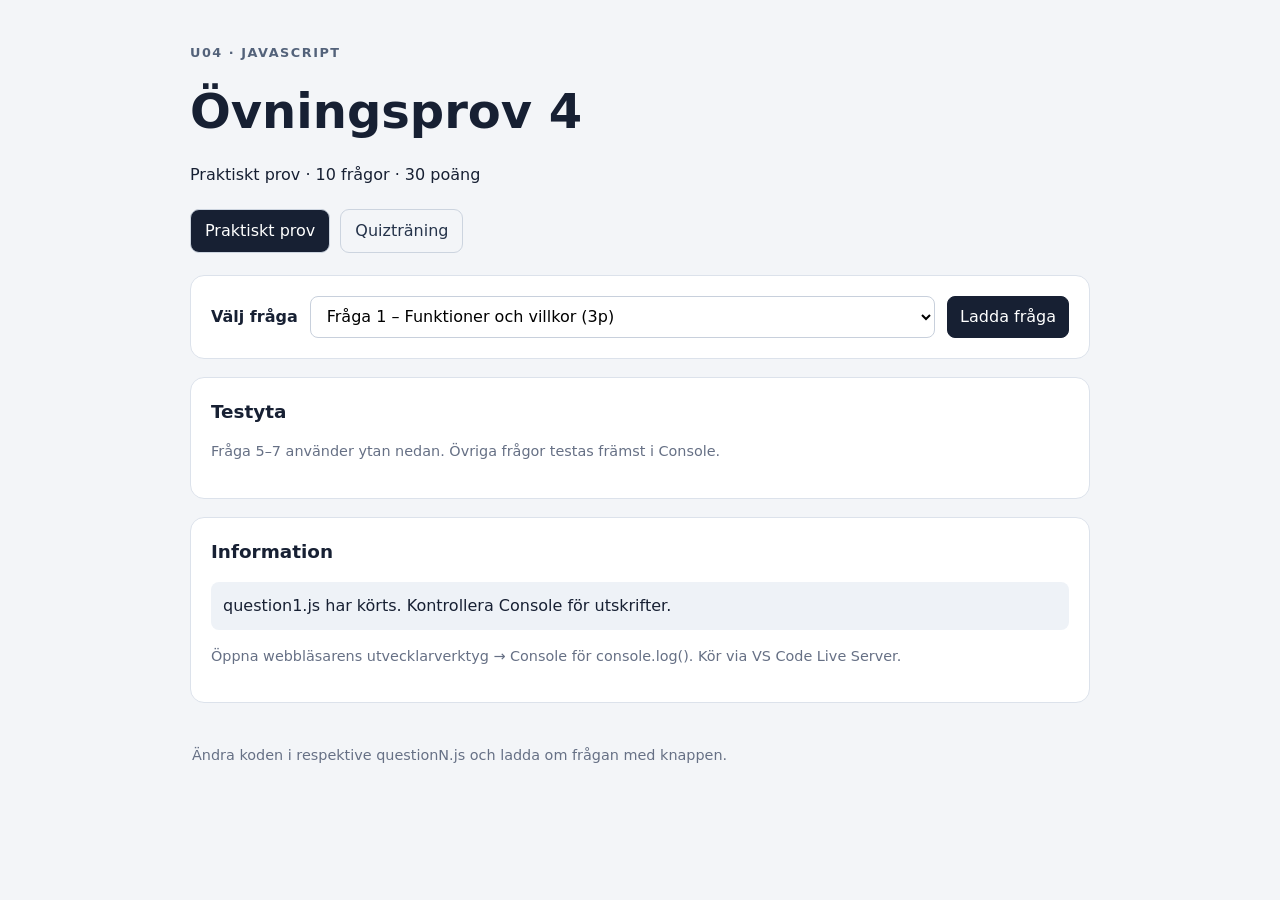
==== index.html @ 71e70457 "Add initial implementation of Övningsprov 4 including HTML structure, JavaScript functionality, and " ====
<!doctype html>
<html lang="sv">
  <head>
    <meta charset="utf-8" />
    <meta name="viewport" content="width=device-width,initial-scale=1" />
    <title>Övningsprov 4 – Praktiskt prov</title>
    <link rel="stylesheet" href="style.css" />
  </head>
  <body>
    <main>
      <header>
        <p class="eyebrow">U04 · JavaScript</p>
        <h1>Övningsprov 4</h1>
        <p>Praktiskt prov · 10 frågor · 30 poäng</p>
      </header>
      <nav>
        <a class="active" href="index.html">Praktiskt prov</a
        ><a href="quiz.html">Quizträning</a>
      </nav>
      <section class="panel selector">
        <label for="questionSelect">Välj fråga</label>
        <select id="questionSelect">
          <option value="1">Fråga 1 – Funktioner och villkor (3p)</option>
          <!-- <option value="2">Fråga 2 – map, filter och find (3p)</option> -->
          <!-- <option value="3">Fråga 3 – reduce (3p)</option> -->
          <!-- <option value="4">Fråga 4 – Spread, rest och immutability (3p)</option> -->
          <!-- <option value="5">Fråga 5 – DOM och rendering (3p)</option> -->
          <!-- <option value="6">Fråga 6 – DOM och event listeners (3p)</option> -->
          <!-- <option value="7">Fråga 7 – Fetch och async/await (4p)</option> -->
          <!-- <option value="8">Fråga 8 – Promise och async/await (2p)</option> -->
          <!-- <option value="9">Fråga 9 – Klasser och getters (3p)</option> -->
          <!-- <option value="10">Fråga 10 – ES-moduler (3p)</option> -->
        </select>
        <button id="loadButton" type="button">Ladda fråga</button>
      </section>
      <section class="panel">
        <h2>Testyta</h2>
        <p class="hint">
          Fråga 5–7 använder ytan nedan. Övriga frågor testas främst i Console.
        </p>
        <div id="status" role="status"></div>
        <ul id="products"></ul>
        <div id="actions"></div>
        <p id="actionResult"></p>
        <div id="posts"></div>
      </section>
      <section class="panel">
        <h2>Information</h2>
        <p id="output" aria-live="polite">
          Välj en fråga och klicka på ”Ladda fråga”.
        </p>
        <p class="hint">
          Öppna webbläsarens utvecklarverktyg → Console för console.log(). Kör
          via VS Code Live Server.
        </p>
      </section>
      <footer>
        <p>
          Ändra koden i respektive questionN.js och ladda om frågan med knappen.
        </p>
      </footer>
    </main>
    <script type="module" src="app.js"></script>
  </body>
</html>
---- style.css ----
*{box-sizing:border-box}body{margin:0;padding:30px 18px;background:#f3f5f8;color:#172033;font:16px/1.5 system-ui,sans-serif}main{width:min(900px,100%);margin:auto}header{margin-bottom:22px}.eyebrow{color:#53627a;font-size:.8rem;font-weight:700;letter-spacing:.12em;text-transform:uppercase}h1{margin:0;font-size:clamp(2rem,6vw,3rem)}h2{margin-top:0;font-size:1.15rem}nav{display:flex;gap:10px;margin:22px 0}nav a{padding:9px 14px;border:1px solid #ccd4df;border-radius:9px;color:#25334a;text-decoration:none}nav a.active{background:#172033;color:white}.panel{padding:20px;margin:18px 0;background:white;border:1px solid #dce2eb;border-radius:14px}.selector{display:flex;flex-wrap:wrap;align-items:center;gap:12px}label{font-weight:650}select,button{min-height:42px;border:1px solid #c8d0dc;border-radius:8px;padding:8px 12px;font:inherit}select{flex:1;min-width:240px;background:white}button{cursor:pointer;background:#172033;color:white;border-color:#172033}button:focus-visible,select:focus-visible,a:focus-visible,input:focus-visible{outline:3px solid #91b8ff;outline-offset:2px}.hint,footer{color:#667085;font-size:.9rem}#output{padding:12px;background:#eef2f7;border-radius:8px}#products li{padding:9px;margin:7px 0}#actions{display:flex;flex-wrap:wrap;gap:8px}#status:empty,#actionResult:empty{display:none}#status{padding:10px;margin:12px 0;background:#eef2f7;border-radius:8px}#posts article{padding:12px 0;border-bottom:1px solid #e4e8ef}footer{padding:10px 2px}
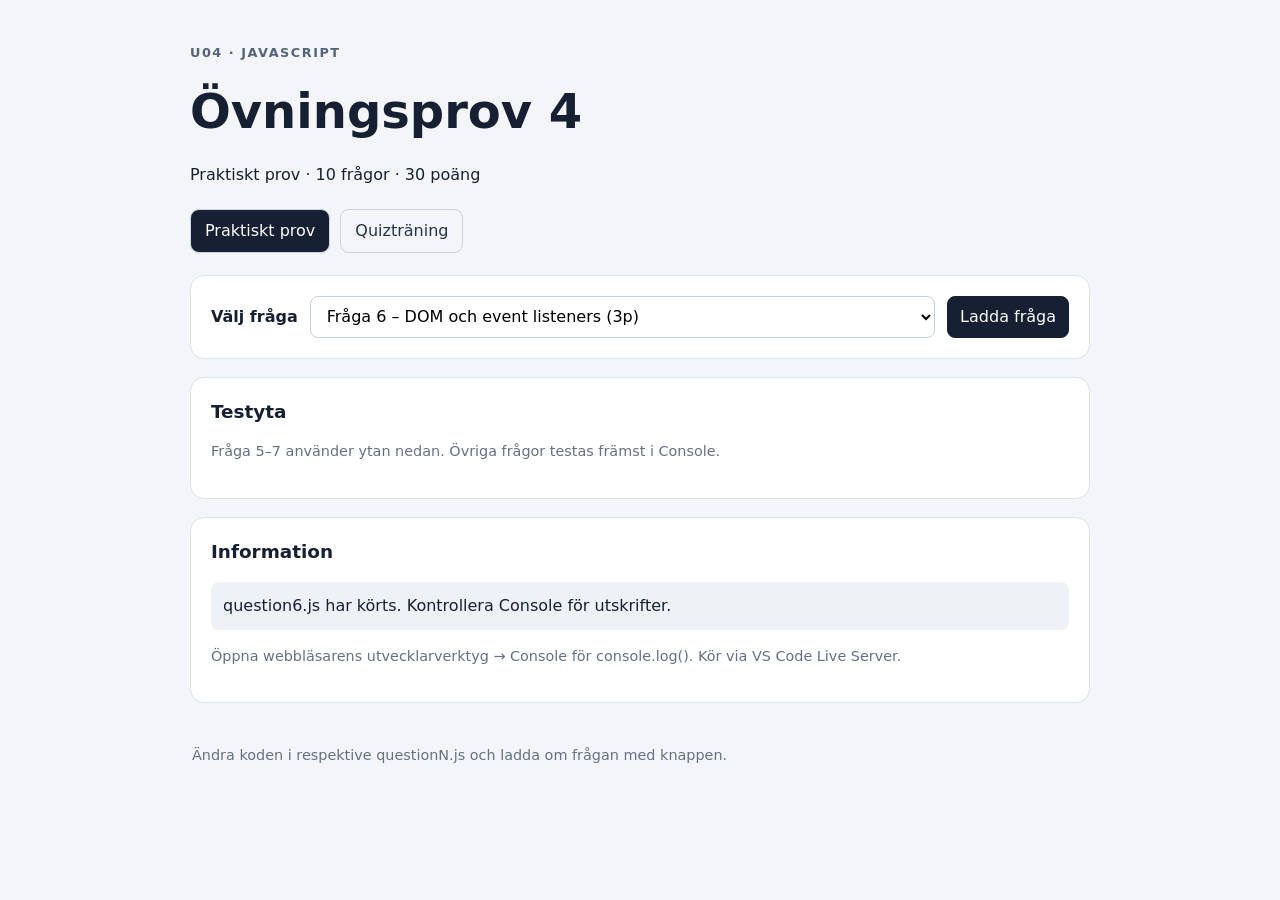
==== commit bddebbf4: "Implement functionality for questions 1 to 5, including final price calculation, product filtering, " ====
--- a/index.html
+++ b/index.html
@@ -20,12 +20,12 @@
       <section class="panel selector">
         <label for="questionSelect">Välj fråga</label>
         <select id="questionSelect">
-          <option value="1">Fråga 1 – Funktioner och villkor (3p)</option>
+          <!-- <option value="1">Fråga 1 – Funktioner och villkor (3p)</option> -->
           <!-- <option value="2">Fråga 2 – map, filter och find (3p)</option> -->
           <!-- <option value="3">Fråga 3 – reduce (3p)</option> -->
           <!-- <option value="4">Fråga 4 – Spread, rest och immutability (3p)</option> -->
           <!-- <option value="5">Fråga 5 – DOM och rendering (3p)</option> -->
-          <!-- <option value="6">Fråga 6 – DOM och event listeners (3p)</option> -->
+          <option value="6">Fråga 6 – DOM och event listeners (3p)</option>
           <!-- <option value="7">Fråga 7 – Fetch och async/await (4p)</option> -->
           <!-- <option value="8">Fråga 8 – Promise och async/await (2p)</option> -->
           <!-- <option value="9">Fråga 9 – Klasser och getters (3p)</option> -->
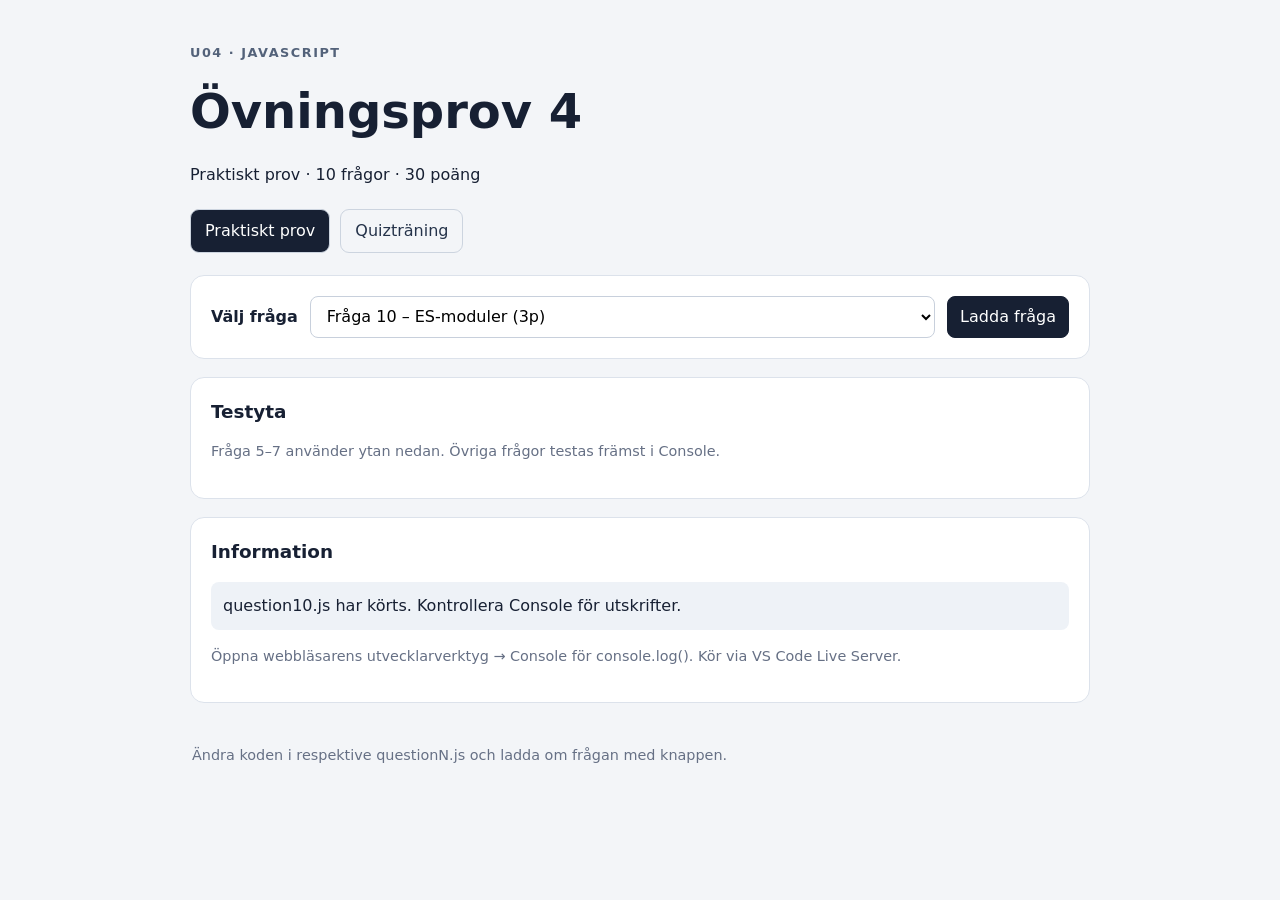
==== commit e5509866: "Implement functionality for questions 6 to 10, including DOM manipulation, async/await for fetching " ====
--- a/index.html
+++ b/index.html
@@ -25,11 +25,11 @@
           <!-- <option value="3">Fråga 3 – reduce (3p)</option> -->
           <!-- <option value="4">Fråga 4 – Spread, rest och immutability (3p)</option> -->
           <!-- <option value="5">Fråga 5 – DOM och rendering (3p)</option> -->
-          <option value="6">Fråga 6 – DOM och event listeners (3p)</option>
+          <!-- <option value="6">Fråga 6 – DOM och event listeners (3p)</option> -->
           <!-- <option value="7">Fråga 7 – Fetch och async/await (4p)</option> -->
           <!-- <option value="8">Fråga 8 – Promise och async/await (2p)</option> -->
           <!-- <option value="9">Fråga 9 – Klasser och getters (3p)</option> -->
-          <!-- <option value="10">Fråga 10 – ES-moduler (3p)</option> -->
+          <option value="10">Fråga 10 – ES-moduler (3p)</option>
         </select>
         <button id="loadButton" type="button">Ladda fråga</button>
       </section>
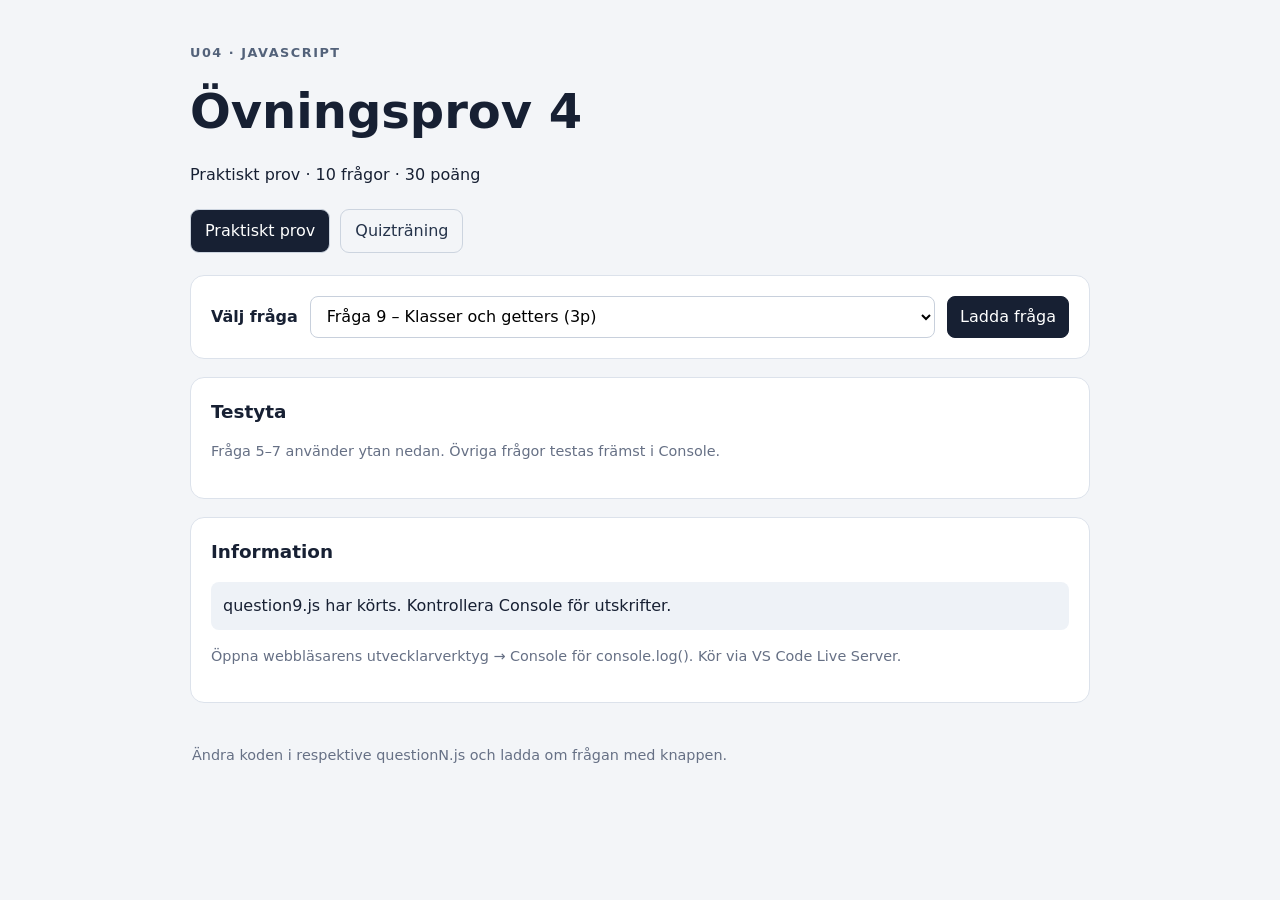
==== commit c2db0e9c: "k" ====
--- a/index.html
+++ b/index.html
@@ -28,8 +28,8 @@
           <!-- <option value="6">Fråga 6 – DOM och event listeners (3p)</option> -->
           <!-- <option value="7">Fråga 7 – Fetch och async/await (4p)</option> -->
           <!-- <option value="8">Fråga 8 – Promise och async/await (2p)</option> -->
-          <!-- <option value="9">Fråga 9 – Klasser och getters (3p)</option> -->
-          <option value="10">Fråga 10 – ES-moduler (3p)</option>
+          <option value="9">Fråga 9 – Klasser och getters (3p)</option>
+          <!-- <option value="10">Fråga 10 – ES-moduler (3p)</option> -->
         </select>
         <button id="loadButton" type="button">Ladda fråga</button>
       </section>
